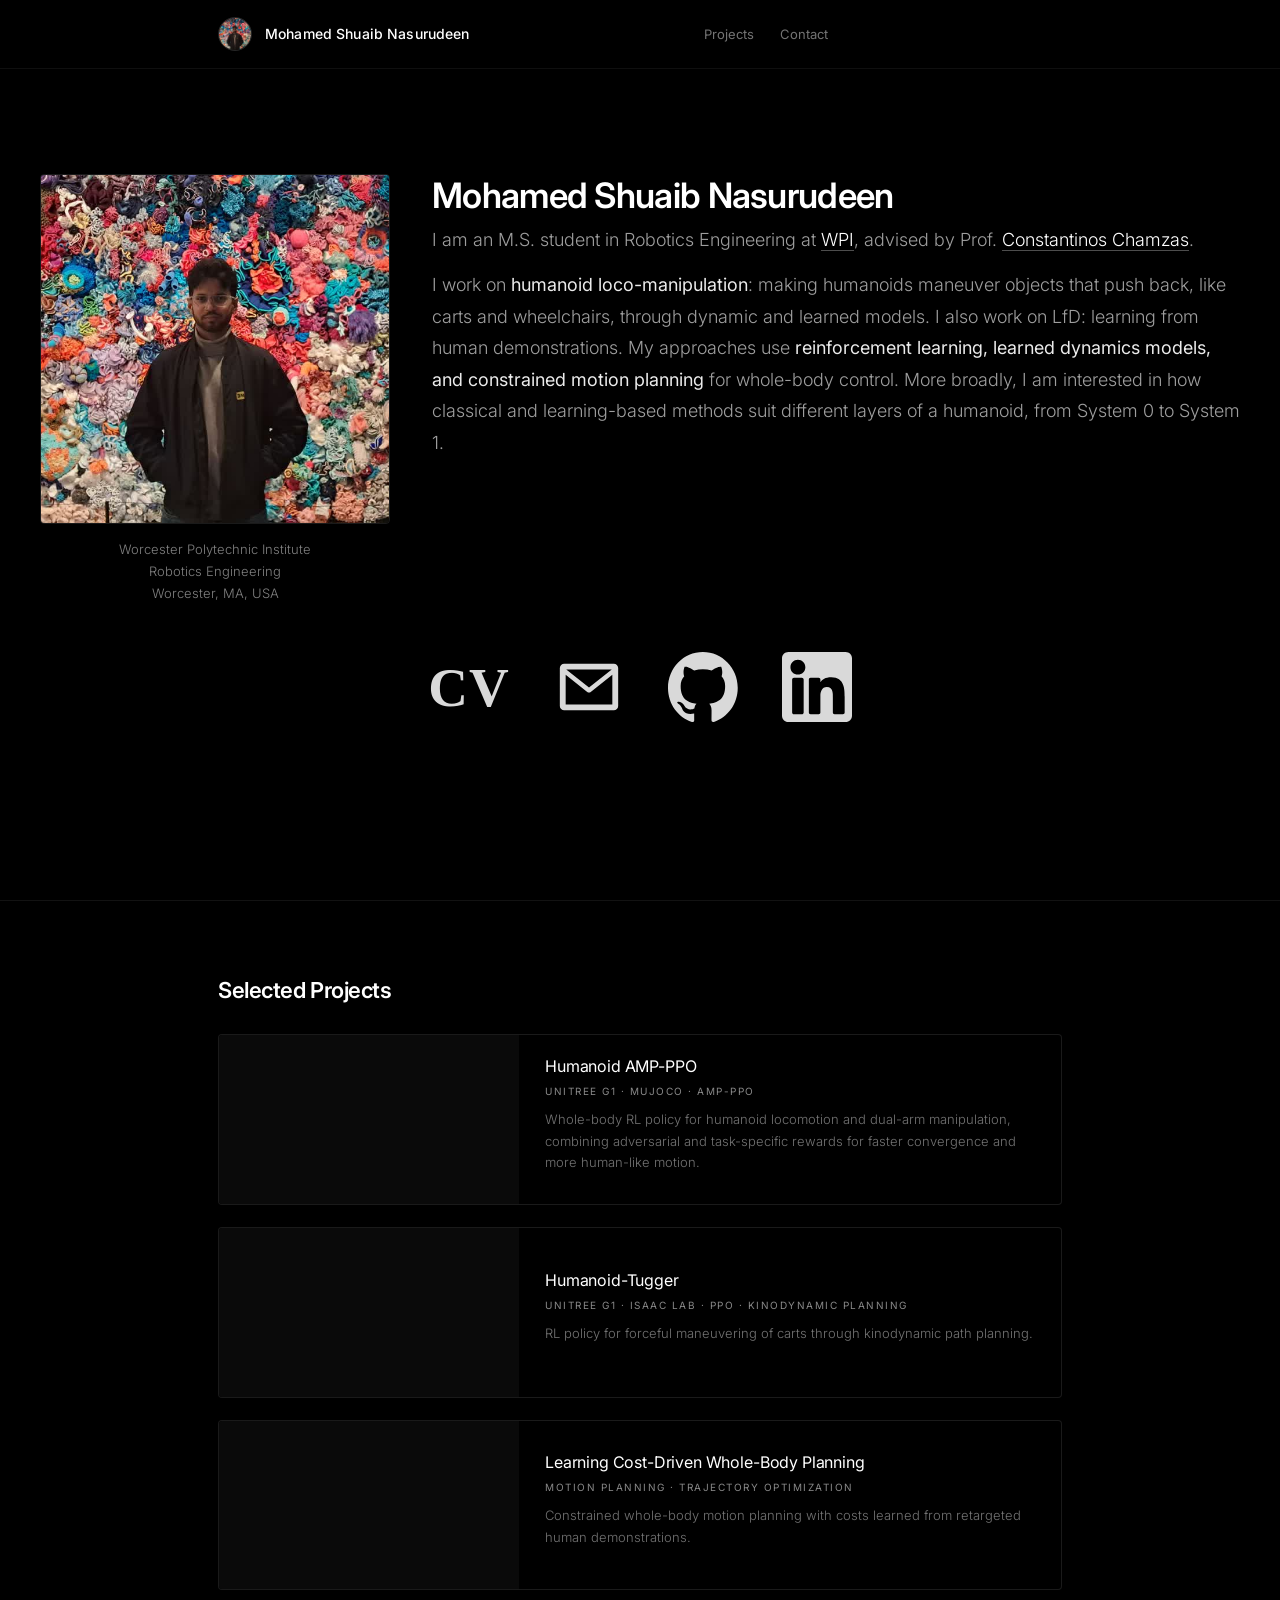
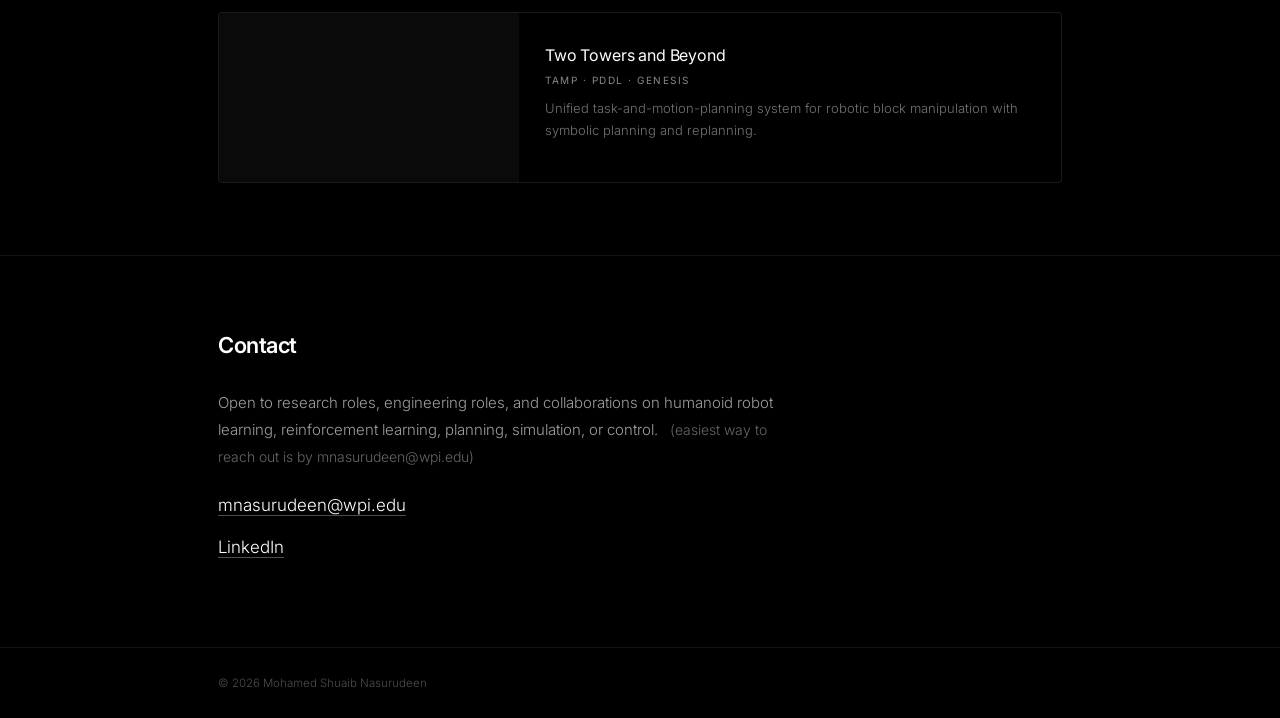
==== index.html @ 63eebdb3 "Initial portfolio Co-Authored-By: Claude Opus 5 (1M context) <noreply@anthropic.com>" ====
<!DOCTYPE html>
<html lang="en">
<head>
  <meta charset="UTF-8"/>
  <meta name="viewport" content="width=device-width, initial-scale=1.0"/>
  <title>Mohamed Shuaib Nasurudeen — Robotics</title>
  <meta name="description" content="Mohamed Shuaib Nasurudeen — M.S. Robotics Engineering student at WPI. Robot learning, humanoid robotics, robot control, and motion planning."/>
  <link rel="canonical" href="https://shuayyy.github.io/"/>
  <meta property="og:title" content="Mohamed Shuaib Nasurudeen — Robotics"/>
  <meta property="og:description" content="Robot learning, humanoid robotics, robot control, and motion planning."/>
  <meta property="og:url" content="https://shuayyy.github.io/"/>
  <meta property="og:image" content="https://shuayyy.github.io/assets/pp_square.jpg"/>
  <link rel="icon" href="assets/pp_square.jpg"/>
  <link rel="preconnect" href="https://fonts.googleapis.com"/>
  <link rel="preconnect" href="https://fonts.gstatic.com" crossorigin/>
  <link href="https://fonts.googleapis.com/css2?family=Inter:wght@300;400;500;600;700&display=swap" rel="stylesheet"/>
  <link rel="stylesheet" href="style.css"/>
</head>
<body>

<!-- ==================== TOP CATALOG ==================== -->
<nav>
  <div class="nav-inner">
    <a href="#home" class="nav-left">
      <img src="assets/pp_square.jpg" alt="Mohamed Shuaib Nasurudeen" class="nav-avatar"/>
      <span class="nav-name">Mohamed Shuaib Nasurudeen</span>
    </a>

    <div class="nav-center">
      <a href="#projects" class="nav-link">Projects</a>
      <a href="#contact" class="nav-link">Contact</a>
    </div>

    <div class="nav-right">
      <button type="button" class="nav-hamburger" onclick="toggleMenu()" aria-label="Menu" aria-expanded="false" aria-controls="mobileMenu">
        <span></span><span></span><span></span>
      </button>
    </div>
  </div>
</nav>

<div class="mobile-menu" id="mobileMenu">
  <a href="#projects">Projects</a>
  <a href="#contact">Contact</a>
  <a href="assets/shuaib_resume.pdf?v=202611241333" target="_blank">CV</a>
  <a href="https://github.com/shuayyy" target="_blank" rel="noopener">GitHub</a>
  <a href="https://www.linkedin.com/in/mohamed-shuaib-nasurudeen/" target="_blank" rel="noopener">LinkedIn</a>
</div>

<main class="site-main">

<!-- ==================== HOME ==================== -->
<section id="home">
  <div class="col">
    <div class="intro-layout reveal">
      <div class="intro-side">
        <img src="assets/pp_square.jpg" alt="Mohamed Shuaib Nasurudeen" class="intro-photo"/>
        <div class="intro-affil">
          Worcester Polytechnic Institute<br/>
          Robotics Engineering<br/>
          Worcester, MA, USA
        </div>
      </div>
      <div class="intro-text">
        <h1 class="intro-name">Mohamed Shuaib Nasurudeen</h1>
        <div class="intro-body">
          <p>
            I am an M.S. student in Robotics Engineering at
            <a href="https://www.wpi.edu/" target="_blank" rel="noopener">WPI</a>,
            advised by Prof.
            <a href="https://cchamzas.com/" target="_blank" rel="noopener">Constantinos Chamzas</a>.
          </p>
          <p>
            I work on <strong>humanoid loco-manipulation</strong>: making
            humanoids maneuver objects that push back, like carts and
            wheelchairs, through dynamic and learned models. I also work on
            LfD: learning from human demonstrations. My approaches use
            <strong>reinforcement learning, learned dynamics models, and
            constrained motion planning</strong> for whole-body control. More
            broadly, I am interested in how classical and learning-based
            methods suit different layers of a humanoid, from System 0 to
            System 1.
          </p>
        </div>
      </div>
    </div>

    <div class="intro-icons reveal">
      <a href="assets/shuaib_resume.pdf?v=202611241333" target="_blank" aria-label="CV" class="intro-icon intro-icon-cv">CV</a>
      <a href="mailto:mnasurudeen@wpi.edu" aria-label="Email" class="intro-icon">
        <svg viewBox="0 0 24 24" fill="currentColor" xmlns="http://www.w3.org/2000/svg"><path d="M2 5.5A1.5 1.5 0 0 1 3.5 4h17A1.5 1.5 0 0 1 22 5.5v13a1.5 1.5 0 0 1-1.5 1.5h-17A1.5 1.5 0 0 1 2 18.5v-13Zm2.2.5 7.8 6.2L19.8 6H4.2ZM20 7.8l-7.4 5.9a1 1 0 0 1-1.2 0L4 7.8V18h16V7.8Z"/></svg>
      </a>
      <a href="https://github.com/shuayyy" target="_blank" rel="noopener" aria-label="GitHub" class="intro-icon">
        <img src="assets/github-mark-white.svg" alt="GitHub"/>
      </a>
      <a href="https://www.linkedin.com/in/mohamed-shuaib-nasurudeen/" target="_blank" rel="noopener" aria-label="LinkedIn" class="intro-icon">
        <img src="assets/linkedin-svgrepo-com.svg" alt="LinkedIn" class="invert"/>
      </a>
    </div>
  </div>
</section>

<!-- ==================== PROJECTS ==================== -->
<section id="projects">
  <div class="col">
    <div class="eyebrow reveal">Selected Projects</div>
    <div class="projects-list">

      <!-- Humanoid AMP-PPO -->
      <!-- Detail link temporarily disabled: projects/humanoid_amp_ppo.html -->
      <article class="project-row reveal">
        <div class="project-media">
          <video muted loop playsinline preload="metadata" data-autoplay>
            <source src="assets/humanoid_amp_ppo_dual_arm.mp4" type="video/mp4"/>
          </video>
        </div>
        <div class="project-body">
          <div class="project-title">Humanoid AMP-PPO</div>
          <div class="project-tag">Unitree G1 · MuJoCo · AMP-PPO</div>
          <p class="project-desc">
            Whole-body RL policy for humanoid locomotion and dual-arm
            manipulation, combining adversarial and task-specific rewards for
            faster convergence and more human-like motion.
          </p>
          <!-- <span class="project-link">View project →</span> -->
        </div>
      </article>

      <!-- Humanoid-Tugger -->
      <!-- Detail link temporarily disabled: projects/humanoid_tugger.html -->
      <article class="project-row reveal">
        <div class="project-media">
          <video muted loop playsinline preload="metadata" data-autoplay src="assets/side.mp4"></video>
        </div>
        <div class="project-body">
          <div class="project-title">Humanoid-Tugger</div>
          <div class="project-tag">Unitree G1 · Isaac Lab · PPO · Kinodynamic Planning</div>
          <p class="project-desc">
            RL policy for forceful maneuvering of carts through kinodynamic
            path planning.
          </p>
          <!-- <span class="project-link">View project →</span> -->
        </div>
      </article>

      <!-- Learning Cost-Driven Whole-Body Planning -->
      <!-- Detail link temporarily disabled: projects/learning_cost_whole_body_planning.html -->
      <article class="project-row reveal">
        <div class="project-media">
          <video muted loop playsinline preload="metadata" data-autoplay>
            <source src="assets/learnng_cost_driven_human_videos.mp4" type="video/mp4"/>
          </video>
        </div>
        <div class="project-body">
          <div class="project-title">Learning Cost-Driven Whole-Body Planning</div>
          <div class="project-tag">Motion Planning · Trajectory Optimization</div>
          <p class="project-desc">
            Constrained whole-body motion planning with costs learned from
            retargeted human demonstrations.
          </p>
          <!-- <span class="project-link">View project →</span> -->
        </div>
      </article>

      <!-- Two Towers and Beyond -->
      <!-- Detail link temporarily disabled: projects/two_towers_and_beyond.html -->
      <article class="project-row reveal">
        <div class="project-media">
          <video muted loop playsinline preload="metadata" data-autoplay>
            <source src="assets/tamp_two_towers.mp4" type="video/mp4"/>
          </video>
        </div>
        <div class="project-body">
          <div class="project-title">Two Towers and Beyond</div>
          <div class="project-tag">TAMP · PDDL · Genesis</div>
          <p class="project-desc">
            Unified task-and-motion-planning system for robotic block manipulation
            with symbolic planning and replanning.
          </p>
          <!-- <span class="project-link">View project →</span> -->
        </div>
      </article>

    </div>
  </div>
</section>

<!-- ==================== CONTACT ==================== -->
<section id="contact">
  <div class="col">
    <div class="eyebrow reveal">Contact</div>
    <div class="reveal">
      <p class="contact-body">
        Open to research roles, engineering roles, and collaborations on humanoid
        robot learning, reinforcement learning, planning, simulation, or control.
        <span class="contact-note">(easiest way to reach out is by <a href="mailto:mnasurudeen@wpi.edu">mnasurudeen@wpi.edu</a>)</span>
      </p>
      <p class="contact-line">
        <a href="mailto:mnasurudeen@wpi.edu">mnasurudeen@wpi.edu</a>
      </p>
      <p class="contact-line">
        <a href="https://www.linkedin.com/in/mohamed-shuaib-nasurudeen/" target="_blank" rel="noopener">LinkedIn</a>
      </p>
    </div>
  </div>
</section>

</main>

<!-- ==================== FOOTER ==================== -->
<footer>
  <div class="footer-inner">
    <span class="footer-copy">© 2026 Mohamed Shuaib Nasurudeen</span>
  </div>
</footer>

<script src="script.js"></script>

</body>
</html>
---- style.css ----
*, *::before, *::after { box-sizing: border-box; margin: 0; padding: 0; }

    :root {
      --black: #000000;
      --white: #ffffff;
      --off-white: #f0f0f0;
      --gray: #888888;
      --border: rgba(255,255,255,0.1);
      --col: 900px;
    }

    html { scroll-behavior: smooth; }

    body {
      background: var(--black);
      color: var(--white);
      font-family: 'Inter', -apple-system, BlinkMacSystemFont, sans-serif;
      font-weight: 300;
      line-height: 1.6;
      overflow-x: hidden;
      -webkit-font-smoothing: antialiased;
    }

    a { color: inherit; text-decoration: none; }
    img { display: block; max-width: 100%; }

    /* ── REVEAL ANIMATION ────────────────────── */
    .reveal {
      opacity: 0;
      transform: translateY(32px);
      transition: opacity 0.9s ease, transform 0.9s ease;
    }
    .reveal.visible {
      opacity: 1;
      transform: translateY(0);
    }

    /* ── NAV / TOP CATALOG ───────────────────── */
    nav {
      position: fixed; top: 0; left: 0; right: 0; z-index: 100;
      background: rgba(0,0,0,0.85);
      backdrop-filter: blur(20px);
      -webkit-backdrop-filter: blur(20px);
      border-bottom: 1px solid rgba(255,255,255,0.06);
    }
    .nav-inner {
      max-width: var(--col); margin: 0 auto;
      padding: 0 28px; height: 68px;
      display: flex; align-items: center; justify-content: space-between;
    }

    .nav-left { display: flex; align-items: center; gap: 13px; }

    .nav-avatar {
      width: 34px; height: 34px; border-radius: 50%;
      object-fit: cover;
      border: 1px solid rgba(255,255,255,0.15);
      flex-shrink: 0;
    }

    .nav-name {
      font-size: 14px; font-weight: 500;
      letter-spacing: 0.01em; color: var(--white);
      white-space: nowrap;
    }

    .nav-center { display: flex; gap: 26px; }

    .nav-link {
      font-size: 13px; font-weight: 400;
      color: rgba(255,255,255,0.45);
      transition: color 0.2s;
      position: relative; padding: 4px 0;
    }
    .nav-link:hover { color: var(--white); }
    .nav-link.active { color: var(--white); }
    .nav-link.active::after {
      content: ''; position: absolute; left: 0; right: 0; bottom: -2px;
      height: 1px; background: var(--white);
    }

    .nav-right { display: flex; align-items: center; gap: 14px; }

    .nav-icon-link img {
      width: 17px; height: 17px;
      opacity: 0.55; filter: invert(1);
      transition: opacity 0.2s;
    }
    .nav-icon-link:hover img { opacity: 1; }

    .nav-resume {
      font-size: 11px; letter-spacing: 0.08em; text-transform: uppercase;
      border: 1px solid rgba(255,255,255,0.25);
      padding: 5px 12px; border-radius: 2px;
      transition: background 0.2s, color 0.2s;
    }
    .nav-resume:hover { background: var(--white); color: var(--black); }

    /* mobile hamburger */
    .nav-hamburger {
      display: none; flex-direction: column;
      gap: 5px; cursor: pointer;
      padding: 4px;
      background: none; border: none;
    }
    .nav-hamburger span {
      display: block; width: 22px; height: 1.5px;
      background: var(--white); border-radius: 2px;
      transition: all 0.3s;
    }

    /* mobile menu */
    .mobile-menu {
      display: none;
      position: fixed; top: 68px; left: 0; right: 0;
      background: rgba(0,0,0,0.97);
      backdrop-filter: blur(20px);
      border-bottom: 1px solid rgba(255,255,255,0.06);
      padding: 24px 24px 32px;
      flex-direction: column; gap: 0;
      z-index: 99;
    }
    .mobile-menu.open { display: flex; }
    .mobile-menu a {
      font-size: 18px; font-weight: 300;
      color: var(--gray); padding: 14px 0;
      border-bottom: 1px solid rgba(255,255,255,0.06);
      transition: color 0.2s;
    }
    .mobile-menu a:last-child { border-bottom: none; }
    .mobile-menu a:hover { color: var(--white); }

    /* ── SHARED COLUMN ───────────────────────── */
    .col {
      max-width: var(--col);
      margin: 0 auto;
      padding: 0 28px;
    }

    .site-main section { padding: 72px 0; }
    .site-main section + section { border-top: 1px solid rgba(255,255,255,0.07); }

    .eyebrow {
      font-size: 22px; font-weight: 600;
      letter-spacing: -0.02em;
      color: var(--white); margin-bottom: 26px;
    }

    /* ── HOME ────────────────────────────────── */
    #home {
      min-height: 100svh;
      display: flex; align-items: center;
      padding-top: 68px;
    }
    #home .col { width: 100%; max-width: 1256px; }

    .intro-layout {
      display: flex; gap: 42px; align-items: flex-start;
    }
    .intro-side { flex-shrink: 0; width: 350px; }
    .intro-photo {
      width: 350px; height: 350px;
      border-radius: 4px; object-fit: cover;
      border: 1px solid var(--border);
    }
    .intro-affil {
      margin-top: 14px;
      font-size: 13px; line-height: 1.7;
      color: rgba(255,255,255,0.5);
      text-align: center;
    }
    .intro-text { flex: 1; }

    .intro-name {
      font-size: 35px; font-weight: 600; letter-spacing: -0.02em;
      line-height: 1.2; margin-bottom: 8px;
    }
    .intro-icons {
      display: flex; align-items: center; justify-content: center; gap: 44px;
      margin-top: 48px;
    }
    .intro-icon {
      display: inline-flex; align-items: center; justify-content: center;
      color: rgba(255,255,255,0.85);
      transition: color 0.2s, opacity 0.2s;
    }
    .intro-icon svg { width: 70px; height: 70px; }
    .intro-icon img { width: 70px; height: 70px; opacity: 0.85; transition: opacity 0.2s; }
    .intro-icon img.invert { filter: brightness(0) invert(1); }
    .intro-icon:hover { color: var(--white); }
    .intro-icon:hover img { opacity: 1; }
    .intro-icon-cv {
      font-size: 55px; font-weight: 700; letter-spacing: 0.02em;
      font-family: Georgia, 'Times New Roman', serif;
      line-height: 1;
    }

    .intro-body p {
      font-size: 18px; line-height: 1.75;
      color: rgba(255,255,255,0.62);
      margin-bottom: 14px;
    }
    .intro-body p:last-child { margin-bottom: 0; }
    .intro-body strong { color: rgba(255,255,255,0.92); font-weight: 400; }
    .intro-body a { color: var(--white); border-bottom: 1px solid rgba(255,255,255,0.3); }

    /* ── PROJECTS ────────────────────────────── */
    .projects-list {
      display: flex; flex-direction: column; gap: 22px;
    }

    .project-row {
      display: flex; gap: 26px; align-items: stretch;
      border: 1px solid var(--border);
      border-radius: 4px; overflow: hidden;
      transition: border-color 0.3s;
      background: var(--black);
    }
    .project-row:hover { border-color: rgba(255,255,255,0.28); }

    .project-media {
      flex: 0 0 300px;
      aspect-ratio: 16/9; overflow: hidden;
      background: #0a0a0a;
    }
    .project-media img,
    .project-media video {
      width: 100%; height: 100%; object-fit: cover;
      filter: brightness(0.86);
      transition: filter 0.4s, transform 0.5s;
    }
    .project-row:hover .project-media img,
    .project-row:hover .project-media video {
      filter: brightness(1); transform: scale(1.03);
    }

    .project-body {
      flex: 1; display: flex; flex-direction: column;
      justify-content: center;
      padding: 18px 24px 18px 0;
    }

    .project-title {
      font-size: 16px; font-weight: 400;
      letter-spacing: -0.01em; color: var(--white);
      margin-bottom: 6px; line-height: 1.35;
    }

    .project-tag {
      font-size: 10px; font-weight: 400;
      letter-spacing: 0.15em; text-transform: uppercase;
      color: var(--gray); margin-bottom: 10px;
    }

    .project-desc {
      font-size: 13px; font-weight: 300;
      color: rgba(255,255,255,0.45); line-height: 1.65;
      margin-bottom: 10px;
    }

    .project-link {
      font-size: 11px; font-weight: 400;
      letter-spacing: 0.08em; text-transform: uppercase;
      color: rgba(255,255,255,0.35);
      display: inline-flex; align-items: center; gap: 6px;
      transition: color 0.2s;
    }
    .project-row:hover .project-link { color: var(--white); }

    /* ── CONTACT ─────────────────────────────── */
    .contact-body {
      font-size: 15px; line-height: 1.8;
      color: rgba(255,255,255,0.62);
      max-width: 580px; margin-bottom: 22px;
    }
    .contact-line {
      font-size: 17px; color: rgba(255,255,255,0.62);
      margin-bottom: 14px;
    }
    .contact-line a {
      color: var(--white);
      border-bottom: 1px solid rgba(255,255,255,0.3);
      transition: border-color 0.2s;
    }
    .contact-line a:hover { border-color: var(--white); }
    .contact-note { font-size: 14px; color: rgba(255,255,255,0.4); margin-left: 8px; }

    /* ── FOOTER ──────────────────────────────── */
    footer {
      border-top: 1px solid rgba(255,255,255,0.07);
      padding: 26px 0;
    }
    .footer-inner {
      max-width: var(--col); margin: 0 auto; padding: 0 28px;
      display: flex; justify-content: space-between; align-items: center;
      font-size: 11.5px; color: rgba(255,255,255,0.3);
    }
    .footer-links { display: flex; gap: 18px; }
    .footer-link:hover { color: var(--white); }

    /* ── MOBILE ──────────────────────────────── */
    @media(max-width: 768px) {
      .nav-center { display: none; }
      .nav-hamburger { display: flex; }
      .nav-name { font-size: 13px; max-width: calc(100vw - 150px); overflow: hidden; text-overflow: ellipsis; }

      .site-main section { padding: 52px 0; }
      #home { padding-top: 90px; align-items: flex-start; }

      .intro-layout { flex-direction: column; gap: 20px; }
      .intro-side { width: 160px; }
      .intro-photo { width: 160px; height: 160px; }
      .intro-affil { font-size: 12px; }

      .project-row { flex-direction: column; gap: 0; }
      .project-media { flex: none; }
      .project-body { padding: 16px 18px 18px; }
    }
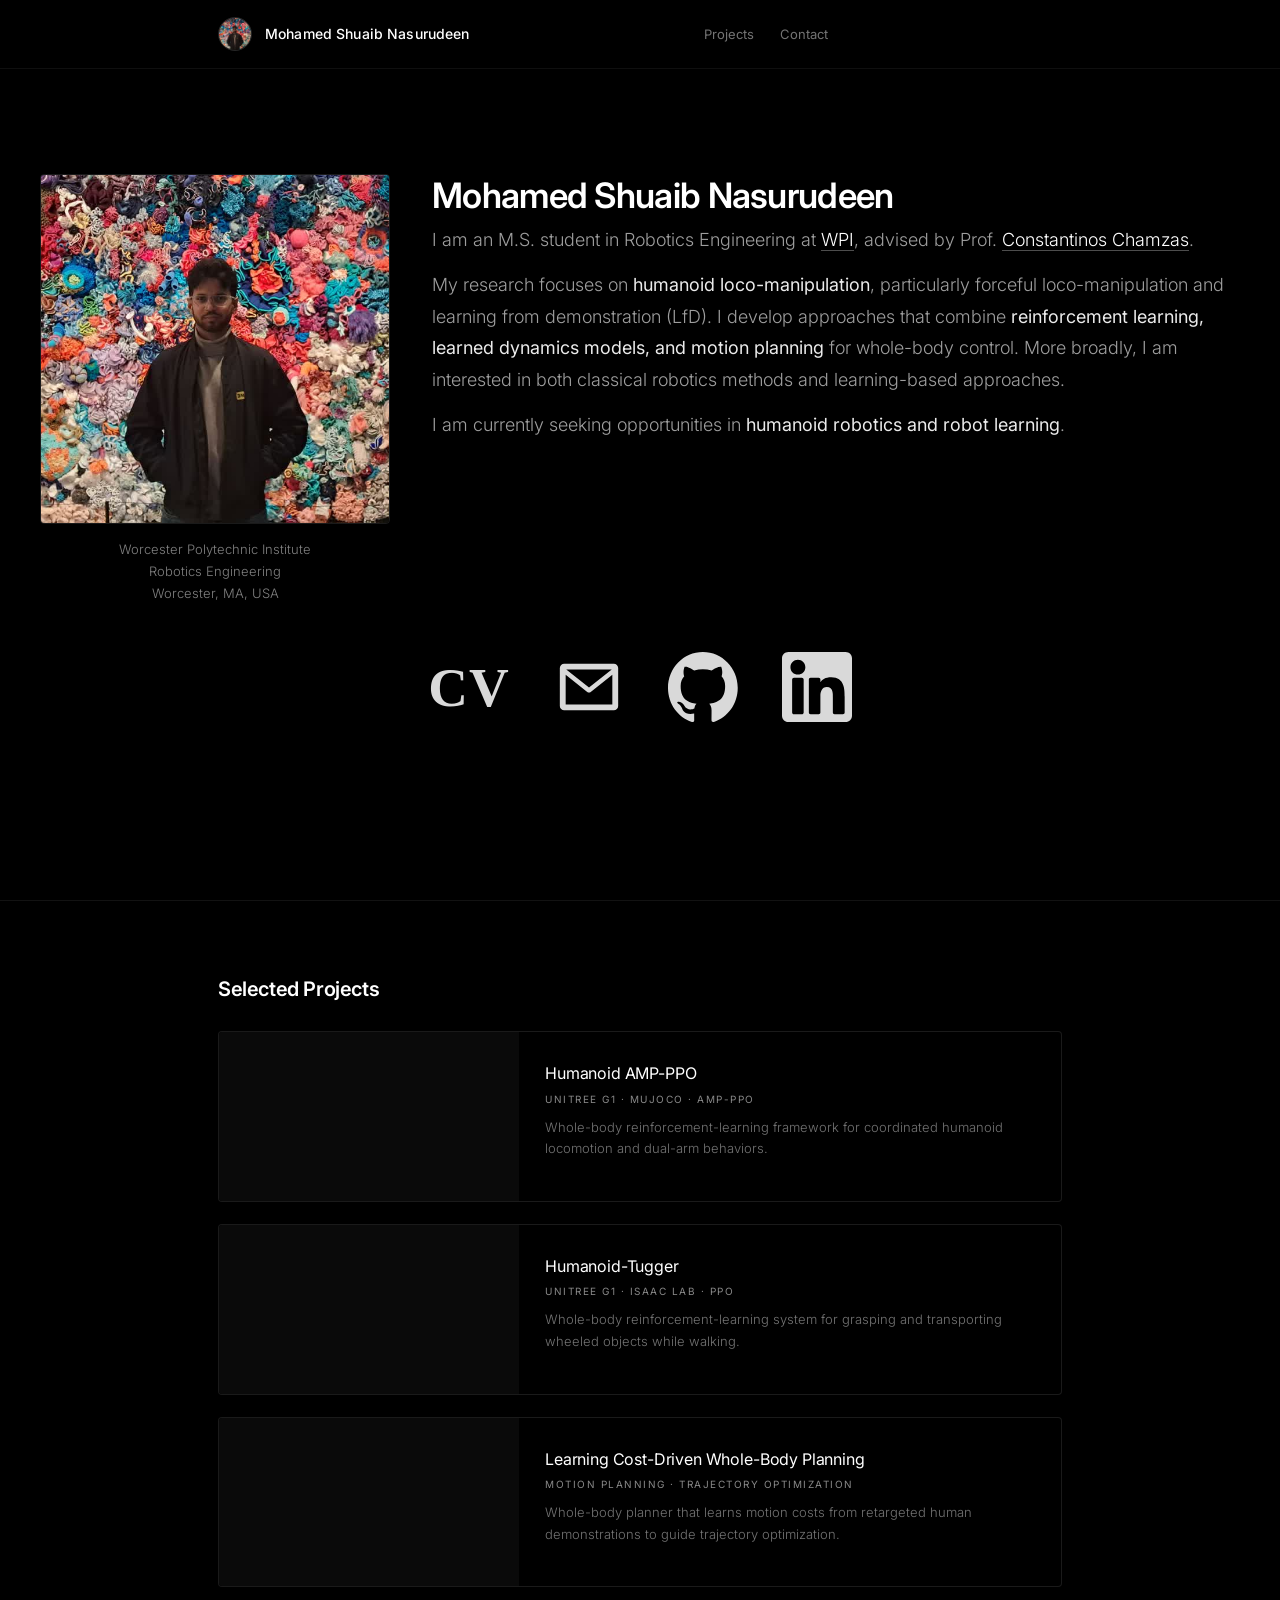
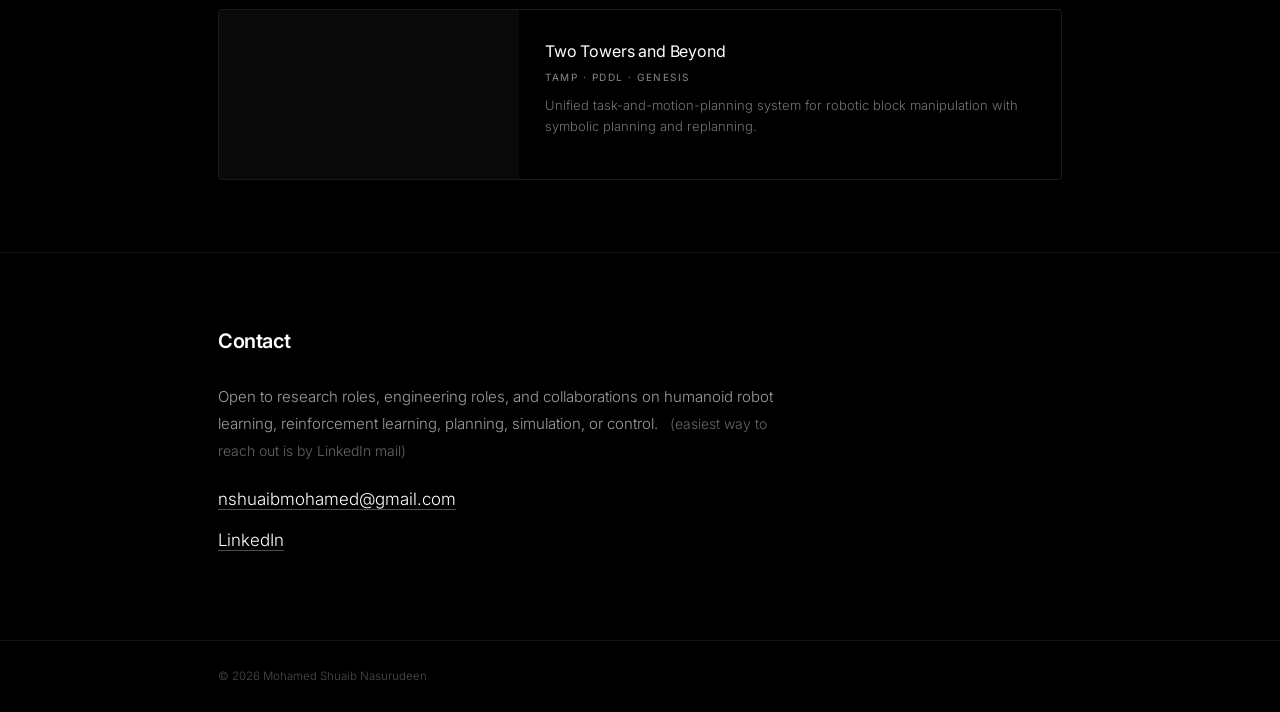
==== commit 661dcaf4: "Initial portfolio Co-Authored-By: Claude Opus 5 (1M context) <noreply@anthropic.com>" ====
--- a/index.html
+++ b/index.html
@@ -42,7 +42,7 @@
 <div class="mobile-menu" id="mobileMenu">
   <a href="#projects">Projects</a>
   <a href="#contact">Contact</a>
-  <a href="assets/shuaib_resume.pdf?v=202611241333" target="_blank">CV</a>
+  <a href="assets/shuaib_resume.pdf?v=20261111b" target="_blank">CV</a>
   <a href="https://github.com/shuayyy" target="_blank" rel="noopener">GitHub</a>
   <a href="https://www.linkedin.com/in/mohamed-shuaib-nasurudeen/" target="_blank" rel="noopener">LinkedIn</a>
 </div>
@@ -71,23 +71,25 @@
             <a href="https://cchamzas.com/" target="_blank" rel="noopener">Constantinos Chamzas</a>.
           </p>
           <p>
-            I work on <strong>humanoid loco-manipulation</strong>: making
-            humanoids maneuver objects that push back, like carts and
-            wheelchairs, through dynamic and learned models. I also work on
-            LfD: learning from human demonstrations. My approaches use
-            <strong>reinforcement learning, learned dynamics models, and
-            constrained motion planning</strong> for whole-body control. More
-            broadly, I am interested in how classical and learning-based
-            methods suit different layers of a humanoid, from System 0 to
-            System 1.
+            My research focuses on <strong>humanoid loco-manipulation</strong>,
+            particularly forceful loco-manipulation and learning from
+            demonstration (LfD). I develop approaches that combine
+            <strong>reinforcement learning, learned dynamics models, and motion
+            planning</strong> for whole-body control. More broadly, I am
+            interested in both classical robotics methods and learning-based
+            approaches.
+          </p>
+          <p>
+            I am currently seeking opportunities in <strong>humanoid robotics and
+            robot learning</strong>.
           </p>
         </div>
       </div>
     </div>
 
     <div class="intro-icons reveal">
-      <a href="assets/shuaib_resume.pdf?v=202611241333" target="_blank" aria-label="CV" class="intro-icon intro-icon-cv">CV</a>
-      <a href="mailto:mnasurudeen@wpi.edu" aria-label="Email" class="intro-icon">
+      <a href="assets/shuaib_resume.pdf?v=20261111b" target="_blank" aria-label="CV" class="intro-icon intro-icon-cv">CV</a>
+      <a href="mailto:nshuaibmohamed@gmail.com" aria-label="Email" class="intro-icon">
         <svg viewBox="0 0 24 24" fill="currentColor" xmlns="http://www.w3.org/2000/svg"><path d="M2 5.5A1.5 1.5 0 0 1 3.5 4h17A1.5 1.5 0 0 1 22 5.5v13a1.5 1.5 0 0 1-1.5 1.5h-17A1.5 1.5 0 0 1 2 18.5v-13Zm2.2.5 7.8 6.2L19.8 6H4.2ZM20 7.8l-7.4 5.9a1 1 0 0 1-1.2 0L4 7.8V18h16V7.8Z"/></svg>
       </a>
       <a href="https://github.com/shuayyy" target="_blank" rel="noopener" aria-label="GitHub" class="intro-icon">
@@ -118,9 +120,8 @@
           <div class="project-title">Humanoid AMP-PPO</div>
           <div class="project-tag">Unitree G1 · MuJoCo · AMP-PPO</div>
           <p class="project-desc">
-            Whole-body RL policy for humanoid locomotion and dual-arm
-            manipulation, combining adversarial and task-specific rewards for
-            faster convergence and more human-like motion.
+            Whole-body reinforcement-learning framework for coordinated humanoid
+            locomotion and dual-arm behaviors.
           </p>
           <!-- <span class="project-link">View project →</span> -->
         </div>
@@ -134,10 +135,10 @@
         </div>
         <div class="project-body">
           <div class="project-title">Humanoid-Tugger</div>
-          <div class="project-tag">Unitree G1 · Isaac Lab · PPO · Kinodynamic Planning</div>
-          <p class="project-desc">
-            RL policy for forceful maneuvering of carts through kinodynamic
-            path planning.
+          <div class="project-tag">Unitree G1 · Isaac Lab · PPO</div>
+          <p class="project-desc">
+            Whole-body reinforcement-learning system for grasping and transporting
+            wheeled objects while walking.
           </p>
           <!-- <span class="project-link">View project →</span> -->
         </div>
@@ -155,8 +156,8 @@
           <div class="project-title">Learning Cost-Driven Whole-Body Planning</div>
           <div class="project-tag">Motion Planning · Trajectory Optimization</div>
           <p class="project-desc">
-            Constrained whole-body motion planning with costs learned from
-            retargeted human demonstrations.
+            Whole-body planner that learns motion costs from retargeted human
+            demonstrations to guide trajectory optimization.
           </p>
           <!-- <span class="project-link">View project →</span> -->
         </div>
@@ -193,10 +194,10 @@
       <p class="contact-body">
         Open to research roles, engineering roles, and collaborations on humanoid
         robot learning, reinforcement learning, planning, simulation, or control.
-        <span class="contact-note">(easiest way to reach out is by <a href="mailto:mnasurudeen@wpi.edu">mnasurudeen@wpi.edu</a>)</span>
+        <span class="contact-note">(easiest way to reach out is by LinkedIn mail)</span>
       </p>
       <p class="contact-line">
-        <a href="mailto:mnasurudeen@wpi.edu">mnasurudeen@wpi.edu</a>
+        <a href="mailto:nshuaibmohamed@gmail.com">nshuaibmohamed@gmail.com</a>
       </p>
       <p class="contact-line">
         <a href="https://www.linkedin.com/in/mohamed-shuaib-nasurudeen/" target="_blank" rel="noopener">LinkedIn</a>
--- a/style.css
+++ b/style.css
@@ -141,7 +141,7 @@
     .site-main section + section { border-top: 1px solid rgba(255,255,255,0.07); }
 
     .eyebrow {
-      font-size: 22px; font-weight: 600;
+      font-size: 20px; font-weight: 600;
       letter-spacing: -0.02em;
       color: var(--white); margin-bottom: 26px;
     }
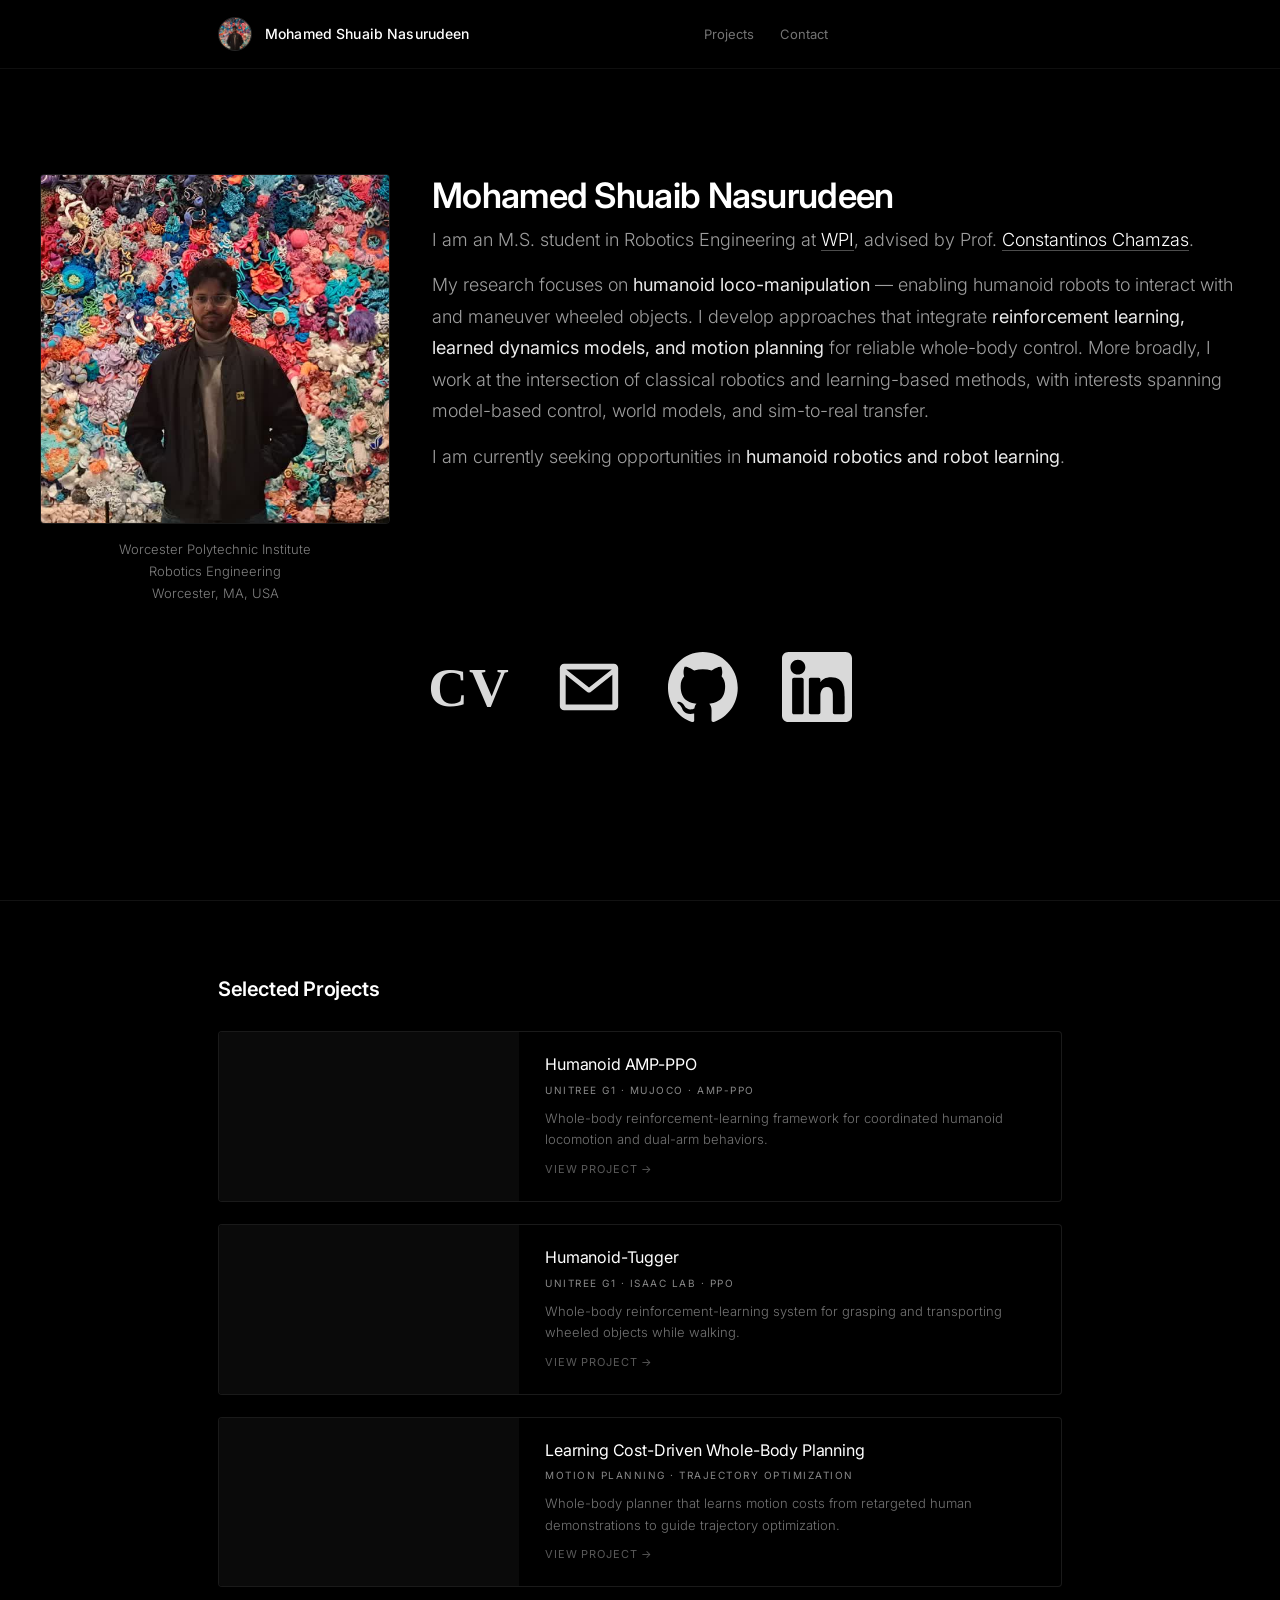
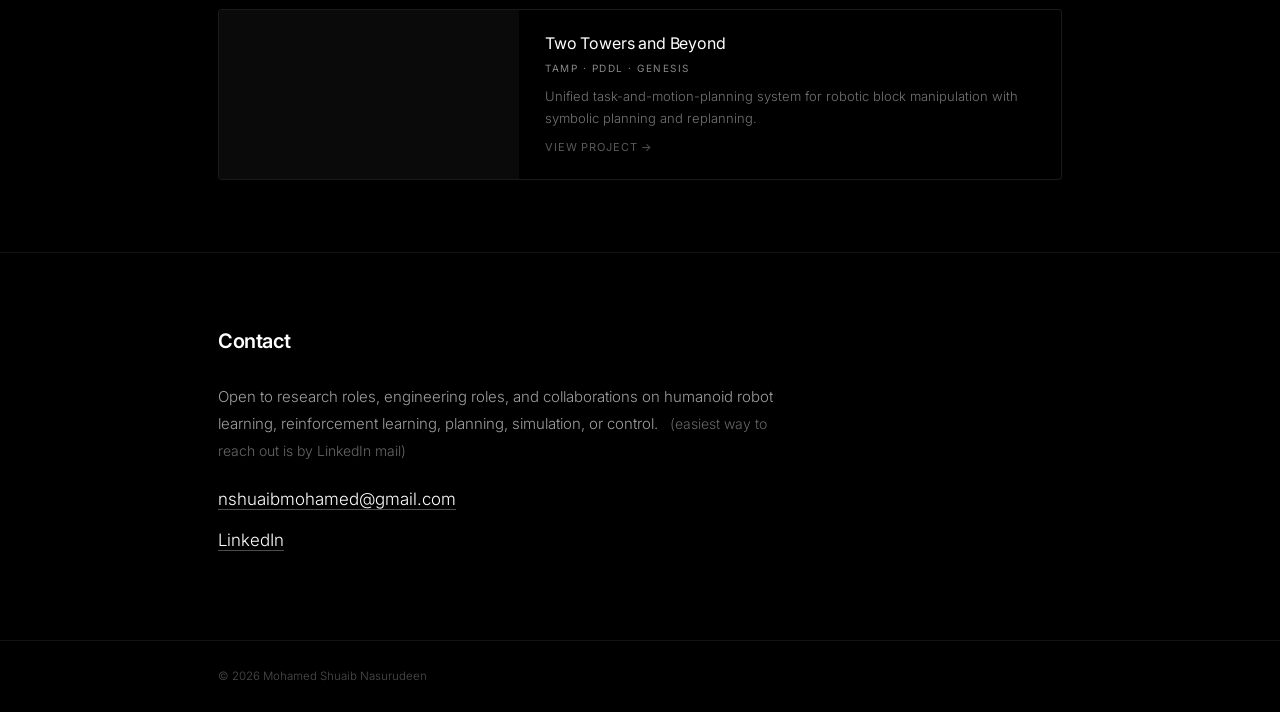
==== commit f541818e: "Initial portfolio Co-Authored-By: Claude Opus 5 (1M context) <noreply@anthropic.com>" ====
--- a/index.html
+++ b/index.html
@@ -71,13 +71,14 @@
             <a href="https://cchamzas.com/" target="_blank" rel="noopener">Constantinos Chamzas</a>.
           </p>
           <p>
-            My research focuses on <strong>humanoid loco-manipulation</strong>,
-            particularly forceful loco-manipulation and learning from
-            demonstration (LfD). I develop approaches that combine
-            <strong>reinforcement learning, learned dynamics models, and motion
-            planning</strong> for whole-body control. More broadly, I am
-            interested in both classical robotics methods and learning-based
-            approaches.
+            My research focuses on <strong>humanoid loco-manipulation</strong> —
+            enabling humanoid robots to interact with and maneuver wheeled
+            objects. I develop approaches that integrate <strong>reinforcement
+            learning, learned dynamics models, and motion planning</strong> for
+            reliable whole-body control. More broadly, I work at the
+            intersection of classical robotics and learning-based methods,
+            with interests spanning model-based control, world models, and
+            sim-to-real transfer.
           </p>
           <p>
             I am currently seeking opportunities in <strong>humanoid robotics and
@@ -109,8 +110,7 @@
     <div class="projects-list">
 
       <!-- Humanoid AMP-PPO -->
-      <!-- Detail link temporarily disabled: projects/humanoid_amp_ppo.html -->
-      <article class="project-row reveal">
+      <a href="projects/humanoid_amp_ppo.html" class="project-row reveal">
         <div class="project-media">
           <video muted loop playsinline preload="metadata" data-autoplay>
             <source src="assets/humanoid_amp_ppo_dual_arm.mp4" type="video/mp4"/>
@@ -123,13 +123,12 @@
             Whole-body reinforcement-learning framework for coordinated humanoid
             locomotion and dual-arm behaviors.
           </p>
-          <!-- <span class="project-link">View project →</span> -->
-        </div>
-      </article>
+          <span class="project-link">View project →</span>
+        </div>
+      </a>
 
       <!-- Humanoid-Tugger -->
-      <!-- Detail link temporarily disabled: projects/humanoid_tugger.html -->
-      <article class="project-row reveal">
+      <a href="projects/humanoid_tugger.html" class="project-row reveal">
         <div class="project-media">
           <video muted loop playsinline preload="metadata" data-autoplay src="assets/side.mp4"></video>
         </div>
@@ -140,13 +139,12 @@
             Whole-body reinforcement-learning system for grasping and transporting
             wheeled objects while walking.
           </p>
-          <!-- <span class="project-link">View project →</span> -->
-        </div>
-      </article>
+          <span class="project-link">View project →</span>
+        </div>
+      </a>
 
       <!-- Learning Cost-Driven Whole-Body Planning -->
-      <!-- Detail link temporarily disabled: projects/learning_cost_whole_body_planning.html -->
-      <article class="project-row reveal">
+      <a href="projects/learning_cost_whole_body_planning.html" class="project-row reveal">
         <div class="project-media">
           <video muted loop playsinline preload="metadata" data-autoplay>
             <source src="assets/learnng_cost_driven_human_videos.mp4" type="video/mp4"/>
@@ -159,13 +157,12 @@
             Whole-body planner that learns motion costs from retargeted human
             demonstrations to guide trajectory optimization.
           </p>
-          <!-- <span class="project-link">View project →</span> -->
-        </div>
-      </article>
+          <span class="project-link">View project →</span>
+        </div>
+      </a>
 
       <!-- Two Towers and Beyond -->
-      <!-- Detail link temporarily disabled: projects/two_towers_and_beyond.html -->
-      <article class="project-row reveal">
+      <a href="projects/two_towers_and_beyond.html" class="project-row reveal">
         <div class="project-media">
           <video muted loop playsinline preload="metadata" data-autoplay>
             <source src="assets/tamp_two_towers.mp4" type="video/mp4"/>
@@ -178,9 +175,9 @@
             Unified task-and-motion-planning system for robotic block manipulation
             with symbolic planning and replanning.
           </p>
-          <!-- <span class="project-link">View project →</span> -->
-        </div>
-      </article>
+          <span class="project-link">View project →</span>
+        </div>
+      </a>
 
     </div>
   </div>
